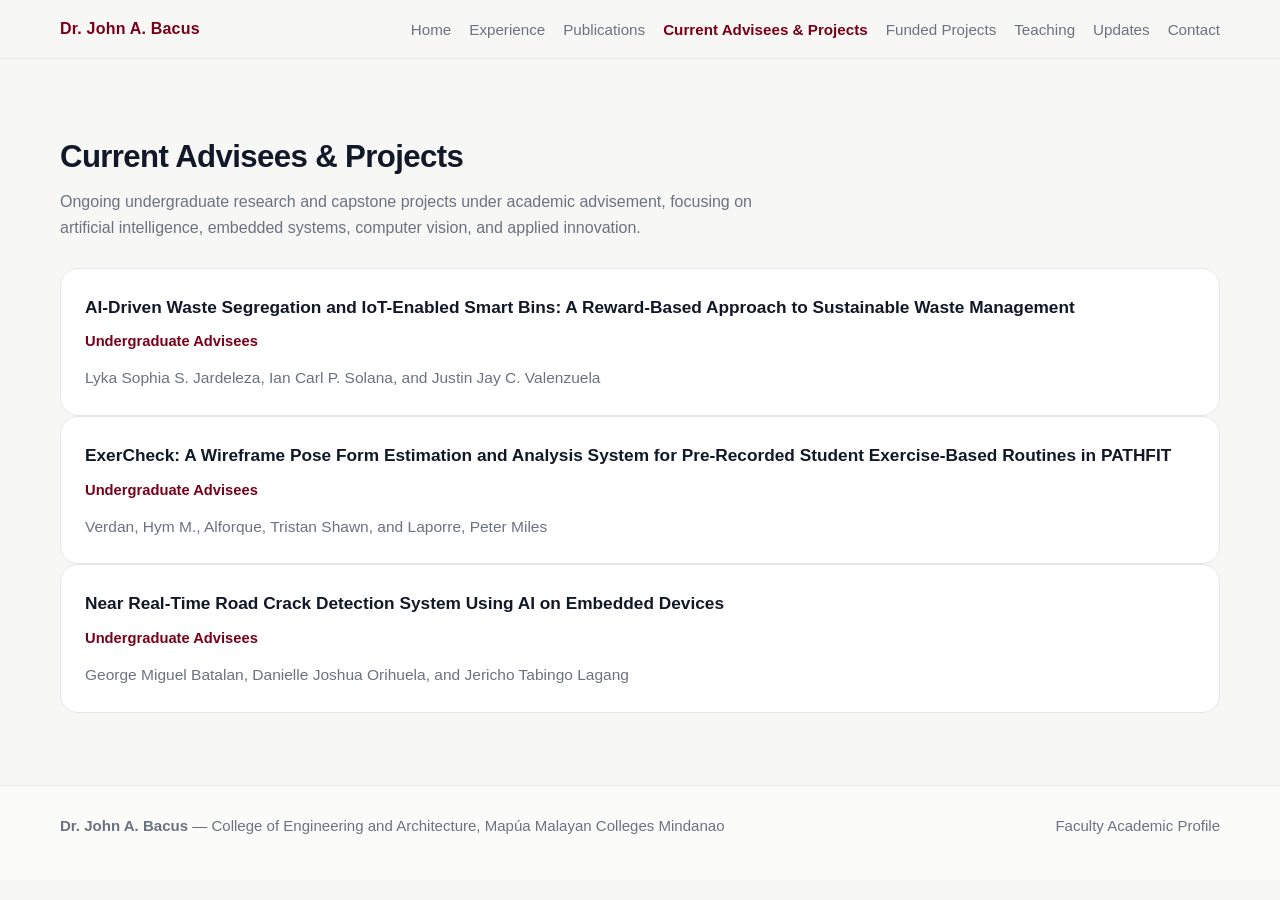
==== advisees.html @ f376aca0 "Create advisees.html" ====
<!DOCTYPE html>
<html lang="en">
<head>
  <meta charset="UTF-8" />
  <meta name="viewport" content="width=device-width, initial-scale=1.0" />
  <title>Current Advisees &amp; Projects | Dr. John A. Bacus</title>
  <meta
    name="description"
    content="Official faculty profile of Dr. John A. Bacus, Associate Professor IV, College of Engineering and Architecture, Mapúa Malayan Colleges Mindanao."
  />
    <link rel="stylesheet" href="styles.css" />
</head>
<body>
  <header class="topbar">
    <div class="container nav">
      <a href="index.html" class="brand">Dr. John A. Bacus</a>
      <nav class="nav-links">
        <a href="index.html">Home</a>
        <a href="experience.html">Experience</a>
        <a href="publications.html">Publications</a>
        <a href="advisees.html" class="active" aria-current="page">Current Advisees &amp; Projects</a>
        <a href="funded-projects.html">Funded Projects</a>
        <a href="teaching.html">Teaching</a>
        <a href="updates.html">Updates</a>
        <a href="index.html#contact">Contact</a>
      </nav>
    </div>
  </header>

  <main>
    <section id="current-projects">
  <div class="container">
    <div class="section-head">
      <div>
        <h2>Current Advisees & Projects</h2>
        <p>
          Ongoing undergraduate research and capstone projects under academic advisement,
          focusing on artificial intelligence, embedded systems, computer vision, and applied innovation.
        </p>
      </div>
    </div>
    
    <div class="cards">
      <div class="card">
        <h3>AI-Driven Waste Segregation and IoT-Enabled Smart Bins: A Reward-Based Approach to Sustainable Waste Management</h3>
        <div class="meta">Undergraduate Advisees</div>
        <p>
          Lyka Sophia S. Jardeleza, Ian Carl P. Solana, and Justin Jay C. Valenzuela
        </p>
      </div>

      <div class="card">
        <h3>ExerCheck: A Wireframe Pose Form Estimation and Analysis System for Pre-Recorded Student Exercise-Based Routines in PATHFIT</h3>
        <div class="meta">Undergraduate Advisees</div>
        <p>
          Verdan, Hym M., Alforque, Tristan Shawn, and Laporre, Peter Miles
        </p>
      </div>

      <div class="card">
        <h3>Near Real-Time Road Crack Detection System Using AI on Embedded Devices</h3>
        <div class="meta">Undergraduate Advisees</div>
        <p>
          George Miguel Batalan, Danielle Joshua Orihuela, and Jericho Tabingo Lagang
        </p>
      </div>
    </div>
  </div>
</section>
  </main>

  <footer class="footer">
    <div class="container footer-wrap">
      <div>
        <strong>Dr. John A. Bacus</strong> — College of Engineering and Architecture,
        Mapúa Malayan Colleges Mindanao
      </div>
      <div>Faculty Academic Profile</div>
    </div>
  </footer>
</body>
</html>
---- styles.css ----
:root {
  --bg: #f7f7f5;
  --surface: #ffffff;
  --surface-soft: #f3f4f6;
  --text: #171717;
  --muted: #6b7280;
  --primary: #7a0019;
  --primary-dark: #5b0012;
  --border: #e5e7eb;
  --shadow-soft: 0 8px 24px rgba(0, 0, 0, 0.05);
  --radius: 22px;
  --max: 1160px;
}

* {
  box-sizing: border-box;
  margin: 0;
  padding: 0;
  scroll-behavior: smooth;
}

body {
  font-family: Arial, Helvetica, sans-serif;
  background: var(--bg);
  color: var(--text);
  line-height: 1.65;
}

a {
  color: inherit;
  text-decoration: none;
}

img {
  display: block;
  max-width: 100%;
}

.container {
  width: min(92%, var(--max));
  margin: 0 auto;
}

.topbar {
  position: sticky;
  top: 0;
  z-index: 1000;
  background: rgba(247, 247, 245, 0.92);
  backdrop-filter: blur(12px);
  border-bottom: 1px solid var(--border);
}

.nav {
  display: flex;
  justify-content: space-between;
  align-items: center;
  gap: 18px;
  padding: 16px 0;
}

.brand {
  font-size: 1rem;
  font-weight: 700;
  color: var(--primary);
  letter-spacing: 0.2px;
}

.nav-links {
  display: flex;
  gap: 18px;
  flex-wrap: wrap;
  align-items: center;
}

.nav-links a {
  color: var(--muted);
  font-size: 0.95rem;
  transition: 0.2s ease;
}

.nav-links a:hover {
  color: var(--primary);
}

.btn {
  display: inline-block;
  padding: 12px 18px;
  border-radius: 999px;
  font-weight: 700;
  transition: 0.25s ease;
  border: 1px solid transparent;
}

.btn-primary {
  background: var(--primary);
  color: #fff;
}

.btn-primary:hover {
  background: var(--primary-dark);
}

.btn-outline {
  border: 1px solid var(--border);
  color: var(--text);
  background: #fff;
}

.btn-outline:hover {
  border-color: var(--primary);
  color: var(--primary);
}

.hero {
  padding: 72px 0 54px;
  background: var(--bg);
}

.hero-grid {
  display: grid;
  grid-template-columns: 1.1fr 0.9fr;
  gap: 42px;
  align-items: center;
}

.eyebrow {
  display: inline-block;
  padding: 7px 12px;
  border-radius: 999px;
  background: #fff;
  border: 1px solid var(--border);
  color: var(--primary);
  font-size: 0.82rem;
  font-weight: 700;
  margin-bottom: 18px;
}

.hero h1 {
  font-size: clamp(2.4rem, 5vw, 4.2rem);
  line-height: 1.06;
  margin-bottom: 16px;
  color: #111827;
  letter-spacing: -0.03em;
}

.hero h1 span {
  color: var(--primary);
}

.hero p {
  color: var(--muted);
  font-size: 1.03rem;
  max-width: 650px;
  margin-bottom: 24px;
}

.hero-actions {
  display: flex;
  gap: 14px;
  flex-wrap: wrap;
  margin-bottom: 30px;
}

.hero-meta {
  display: flex;
  flex-wrap: wrap;
  gap: 10px;
  margin-bottom: 28px;
}

.meta-pill {
  padding: 9px 13px;
  background: #fff;
  border: 1px solid var(--border);
  border-radius: 999px;
  color: #374151;
  font-size: 0.9rem;
}

.stats {
  display: grid;
  grid-template-columns: repeat(2, 1fr);
  gap: 14px;
  max-width: 720px;
}

.stat {
  background: #fff;
  border: 1px solid var(--border);
  border-radius: 18px;
  padding: 20px;
}

.stat h3 {
  font-size: 1.15rem;
  color: var(--primary);
  margin-bottom: 8px;
  line-height: 1.25;
}

.stat p {
  color: var(--muted);
  font-size: 0.95rem;
  line-height: 1.65;
}

.hero-photo-wrap {
  display: flex;
  justify-content: center;
}

.hero-photo-card {
  width: 100%;
  max-width: 430px;
  background: #fff;
  border: 1px solid var(--border);
  border-radius: 28px;
  padding: 16px;
  box-shadow: var(--shadow-soft);
}

.hero-photo {
  width: 100%;
  aspect-ratio: 4 / 5;
  object-fit: cover;
  border-radius: 22px;
}

.hero-photo-caption {
  padding: 14px 6px 4px;
}

.hero-photo-caption h2 {
  font-size: 1.2rem;
  margin-bottom: 4px;
  color: #111827;
}

.hero-photo-caption p {
  margin: 0;
  color: var(--muted);
  font-size: 0.95rem;
}

section {
  padding: 72px 0;
}

.section-head {
  display: flex;
  justify-content: space-between;
  align-items: end;
  gap: 20px;
  flex-wrap: wrap;
  margin-bottom: 26px;
}

.section-head h2 {
  font-size: 1.95rem;
  color: #111827;
  margin-bottom: 6px;
  letter-spacing: -0.02em;
}

.section-head p {
  color: var(--muted);
  max-width: 720px;
}

.timeline {
  display: grid;
  gap: 16px;
}

.timeline-item {
  background: #fff;
  border: 1px solid var(--border);
  border-radius: 18px;
  padding: 24px;
}

.timeline-item h3 {
  margin-bottom: 6px;
  font-size: 1.08rem;
  color: #111827;
}

.timeline-item .meta {
  color: var(--primary);
  font-weight: 700;
  margin-bottom: 10px;
  font-size: 0.92rem;
}

.timeline-item ul {
  padding-left: 18px;
  margin-top: 12px;
  color: var(--muted);
}

.timeline-item ul li {
  margin-bottom: 8px;
}

.cards-2,
.cards-3 {
  display: grid;
  gap: 18px;
}

.cards-2 {
  grid-template-columns: repeat(2, 1fr);
}

.cards-3 {
  grid-template-columns: repeat(3, 1fr);
}

.card {
  background: #fff;
  border: 1px solid var(--border);
  border-radius: 18px;
  padding: 24px;
}

.card h3 {
  margin-bottom: 8px;
  font-size: 1.08rem;
  color: #111827;
}

.card .meta {
  color: var(--primary);
  font-weight: 700;
  font-size: 0.92rem;
  margin-bottom: 12px;
}

.card p,
.card li {
  color: var(--muted);
  font-size: 0.97rem;
}

.pub-section {
  margin-bottom: 34px;
}

.pub-section-title {
  font-size: 1.25rem;
  color: var(--primary);
  margin-bottom: 14px;
}

.pub-list {
  display: grid;
  gap: 14px;
}

.pub-item {
  background: #fff;
  border: 1px solid var(--border);
  border-radius: 18px;
  padding: 20px;
}

.pub-item h3 {
  font-size: 1rem;
  margin-bottom: 8px;
  color: #111827;
  line-height: 1.45;
}

.pub-item p {
  color: var(--muted);
  font-size: 0.94rem;
  line-height: 1.65;
}

.pub-item a {
  color: var(--primary);
  font-weight: 700;
}

.pub-actions {
  margin-bottom: 24px;
  display: flex;
  gap: 12px;
  flex-wrap: wrap;
}

.highlight {
  color: var(--primary);
  font-weight: 700;
}

.update-box {
  background: #fff;
}

.footer {
  padding: 28px 0 40px;
  border-top: 1px solid var(--border);
  background: #fbfbfa;
  color: var(--muted);
  font-size: 0.94rem;
}

.footer-wrap {
  display: flex;
  justify-content: space-between;
  gap: 16px;
  flex-wrap: wrap;
}

@media (max-width: 980px) {
  .hero-grid,
  .cards-2,
  .cards-3,
  .stats {
    grid-template-columns: 1fr;
  }

  .nav {
    flex-direction: column;
    align-items: flex-start;
  }

  .hero {
    padding-top: 52px;
  }

  .hero-photo-card {
    max-width: 520px;
  }
}

@media (max-width: 640px) {
  .hero h1 {
    font-size: 2.15rem;
  }

  .section-head h2 {
    font-size: 1.55rem;
  }

  .timeline-item,
  .card,
  .pub-item,
  .stat,
  .hero-photo-card {
    padding: 18px;
  }

  .hero-photo-card {
    padding: 12px;
  }
}
  

.nav-links a.active {
  color: var(--primary);
  font-weight: 700;
}
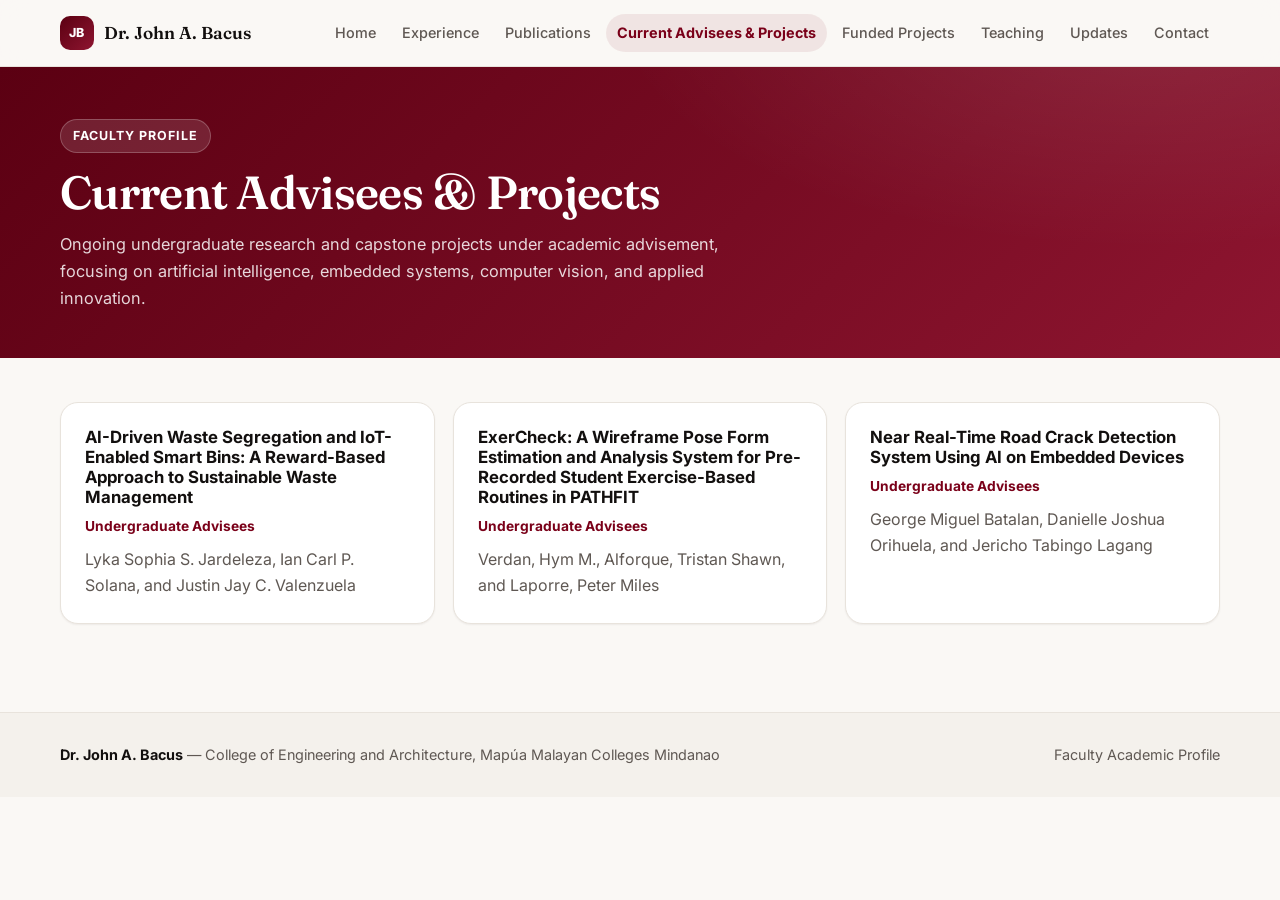
==== commit 7fc29c47: "Refresh site design across all pages New typography (Fraunces + Inter), maroon header band and page " ====
--- a/advisees.html
+++ b/advisees.html
@@ -8,13 +8,19 @@
     name="description"
     content="Official faculty profile of Dr. John A. Bacus, Associate Professor IV, College of Engineering and Architecture, Mapúa Malayan Colleges Mindanao."
   />
-    <link rel="stylesheet" href="styles.css" />
+    <meta name="theme-color" content="#7a0019" />
+  <link rel="icon" href="data:image/svg+xml,%3Csvg xmlns='http://www.w3.org/2000/svg' viewBox='0 0 64 64'%3E%3Crect width='64' height='64' rx='14' fill='%237a0019'/%3E%3Ctext x='32' y='42' font-family='Arial,sans-serif' font-size='26' font-weight='700' fill='white' text-anchor='middle'%3EJB%3C/text%3E%3C/svg%3E" />
+  <link rel="preconnect" href="https://fonts.googleapis.com" />
+  <link rel="preconnect" href="https://fonts.gstatic.com" crossorigin />
+  <link rel="stylesheet" href="https://fonts.googleapis.com/css2?family=Fraunces:ital,opsz,wght@0,9..144,400..700;1,9..144,400&amp;family=Inter:wght@400;500;600;700;800&amp;display=swap" />
+  <link rel="stylesheet" href="styles.css" />
 </head>
 <body>
   <header class="topbar">
     <div class="container nav">
-      <a href="index.html" class="brand">Dr. John A. Bacus</a>
-      <nav class="nav-links">
+      <a href="index.html" class="brand"><span class="brand-mark" aria-hidden="true">JB</span>Dr. John A. Bacus</a>
+      <button class="nav-toggle" type="button" aria-expanded="false" aria-controls="site-nav"><span class="nav-toggle-icon" aria-hidden="true"></span>Menu</button>
+      <nav class="nav-links" id="site-nav">
         <a href="index.html">Home</a>
         <a href="experience.html">Experience</a>
         <a href="publications.html">Publications</a>
@@ -28,18 +34,16 @@
   </header>
 
   <main>
+    <div class="page-banner">
+      <div class="container">
+        <div class="eyebrow">Faculty Profile</div>
+        <h1>Current Advisees & Projects</h1>
+        <p>Ongoing undergraduate research and capstone projects under academic advisement, focusing on artificial intelligence, embedded systems, computer vision, and applied innovation.</p>
+      </div>
+    </div>
+
     <section id="current-projects">
   <div class="container">
-    <div class="section-head">
-      <div>
-        <h2>Current Advisees & Projects</h2>
-        <p>
-          Ongoing undergraduate research and capstone projects under academic advisement,
-          focusing on artificial intelligence, embedded systems, computer vision, and applied innovation.
-        </p>
-      </div>
-    </div>
-    
     <div class="cards">
       <div class="card">
         <h3>AI-Driven Waste Segregation and IoT-Enabled Smart Bins: A Reward-Based Approach to Sustainable Waste Management</h3>
@@ -78,5 +82,17 @@
       <div>Faculty Academic Profile</div>
     </div>
   </footer>
+
+  <script>
+    (function () {
+      var btn = document.querySelector('.nav-toggle');
+      var nav = document.getElementById('site-nav');
+      if (!btn || !nav) return;
+      btn.addEventListener('click', function () {
+        var open = nav.classList.toggle('open');
+        btn.setAttribute('aria-expanded', open ? 'true' : 'false');
+      });
+    })();
+  </script>
 </body>
 </html>
--- a/styles.css
+++ b/styles.css
@@ -1,29 +1,81 @@
+/* =========================================================
+   Dr. John A. Bacus — Faculty Profile
+   Shared design system for every page
+   ========================================================= */
+
 :root {
-  --bg: #f7f7f5;
+  --bg: #faf8f5;
   --surface: #ffffff;
-  --surface-soft: #f3f4f6;
-  --text: #171717;
-  --muted: #6b7280;
+  --surface-soft: #f4f1ec;
+  --text: #1c1917;
+  --heading: #120f0e;
+  --muted: #5f5853;
+  --border: #e8e3dc;
   --primary: #7a0019;
-  --primary-dark: #5b0012;
-  --border: #e5e7eb;
-  --shadow-soft: 0 8px 24px rgba(0, 0, 0, 0.05);
-  --radius: 22px;
+  --primary-strong: #5b0012;
+  --primary-soft: rgba(122, 0, 25, 0.08);
+  --on-primary: #ffffff;
+  --gold: #9a6b00;
+  --gold-soft: rgba(201, 145, 20, 0.14);
+  --band-from: #5b0012;
+  --band-to: #8e1530;
+  --shadow-sm: 0 1px 2px rgba(28, 25, 23, 0.06);
+  --shadow-md: 0 10px 30px rgba(28, 25, 23, 0.08);
+  --radius: 18px;
   --max: 1160px;
-}
-
-* {
+  --font-head: "Fraunces", Georgia, "Times New Roman", serif;
+  --font-body: "Inter", system-ui, -apple-system, "Segoe UI", Roboto, Arial, sans-serif;
+  color-scheme: light;
+}
+
+@media (prefers-color-scheme: dark) {
+  :root {
+    --bg: #141111;
+    --surface: #1d1919;
+    --surface-soft: #242020;
+    --text: #ece8e4;
+    --heading: #faf7f4;
+    --muted: #aaa29b;
+    --border: #322c2b;
+    --primary: #f07c93;
+    --primary-strong: #ff9aae;
+    --primary-soft: rgba(240, 124, 147, 0.12);
+    --on-primary: #1a0006;
+    --gold: #e7b74a;
+    --gold-soft: rgba(231, 183, 74, 0.14);
+    --band-from: #3a000c;
+    --band-to: #5e0b1e;
+    --shadow-sm: 0 1px 2px rgba(0, 0, 0, 0.4);
+    --shadow-md: 0 10px 30px rgba(0, 0, 0, 0.35);
+    color-scheme: dark;
+  }
+}
+
+*,
+*::before,
+*::after {
   box-sizing: border-box;
   margin: 0;
   padding: 0;
+}
+
+html {
   scroll-behavior: smooth;
+  scroll-padding-top: 84px;
 }
 
 body {
-  font-family: Arial, Helvetica, sans-serif;
+  font-family: var(--font-body);
   background: var(--bg);
   color: var(--text);
   line-height: 1.65;
+  font-size: 16px;
+  -webkit-font-smoothing: antialiased;
+}
+
+img {
+  max-width: 100%;
+  display: block;
 }
 
 a {
@@ -31,22 +83,40 @@
   text-decoration: none;
 }
 
-img {
-  display: block;
-  max-width: 100%;
+h1,
+h2,
+h3 {
+  color: var(--heading);
+  line-height: 1.2;
+}
+
+h1,
+h2 {
+  font-family: var(--font-head);
+  font-weight: 600;
+  letter-spacing: -0.015em;
 }
 
 .container {
-  width: min(92%, var(--max));
+  width: min(var(--max), calc(100% - 40px));
   margin: 0 auto;
 }
+
+:focus-visible {
+  outline: 3px solid var(--primary);
+  outline-offset: 3px;
+  border-radius: 6px;
+}
+
+/* ---------- Header ---------- */
 
 .topbar {
   position: sticky;
   top: 0;
   z-index: 1000;
-  background: rgba(247, 247, 245, 0.92);
-  backdrop-filter: blur(12px);
+  background: color-mix(in srgb, var(--bg) 88%, transparent);
+  backdrop-filter: saturate(160%) blur(12px);
+  -webkit-backdrop-filter: saturate(160%) blur(12px);
   border-bottom: 1px solid var(--border);
 }
 
@@ -55,55 +125,147 @@
   justify-content: space-between;
   align-items: center;
   gap: 18px;
-  padding: 16px 0;
+  padding: 14px 0;
 }
 
 .brand {
-  font-size: 1rem;
-  font-weight: 700;
-  color: var(--primary);
-  letter-spacing: 0.2px;
+  display: inline-flex;
+  align-items: center;
+  gap: 10px;
+  font-family: var(--font-head);
+  font-weight: 600;
+  font-size: 1.08rem;
+  color: var(--heading);
+  white-space: nowrap;
+}
+
+.brand-mark {
+  display: inline-grid;
+  place-items: center;
+  width: 34px;
+  height: 34px;
+  border-radius: 10px;
+  background: linear-gradient(135deg, var(--band-from), var(--band-to));
+  color: #fff;
+  font-family: var(--font-body);
+  font-size: 0.78rem;
+  font-weight: 800;
+  letter-spacing: 0.04em;
 }
 
 .nav-links {
   display: flex;
-  gap: 18px;
+  gap: 4px;
   flex-wrap: wrap;
   align-items: center;
+  justify-content: flex-end;
 }
 
 .nav-links a {
   color: var(--muted);
-  font-size: 0.95rem;
-  transition: 0.2s ease;
+  font-size: 0.9rem;
+  font-weight: 500;
+  padding: 7px 11px;
+  border-radius: 999px;
+  transition: color 0.2s ease, background 0.2s ease;
 }
 
 .nav-links a:hover {
   color: var(--primary);
-}
+  background: var(--primary-soft);
+}
+
+.nav-links a.active {
+  color: var(--primary);
+  background: var(--primary-soft);
+  font-weight: 700;
+}
+
+.nav-toggle {
+  display: none;
+  align-items: center;
+  gap: 8px;
+  border: 1px solid var(--border);
+  background: var(--surface);
+  color: var(--text);
+  font: inherit;
+  font-weight: 600;
+  font-size: 0.9rem;
+  padding: 8px 14px;
+  border-radius: 999px;
+  cursor: pointer;
+}
+
+.nav-toggle-icon,
+.nav-toggle-icon::before,
+.nav-toggle-icon::after {
+  display: block;
+  width: 16px;
+  height: 2px;
+  border-radius: 2px;
+  background: currentColor;
+  position: relative;
+  transition: transform 0.2s ease, opacity 0.2s ease;
+}
+
+.nav-toggle-icon::before,
+.nav-toggle-icon::after {
+  content: "";
+  position: absolute;
+  left: 0;
+}
+
+.nav-toggle-icon::before {
+  top: -5px;
+}
+
+.nav-toggle-icon::after {
+  top: 5px;
+}
+
+.nav-toggle[aria-expanded="true"] .nav-toggle-icon {
+  background: transparent;
+}
+
+.nav-toggle[aria-expanded="true"] .nav-toggle-icon::before {
+  transform: translateY(5px) rotate(45deg);
+}
+
+.nav-toggle[aria-expanded="true"] .nav-toggle-icon::after {
+  transform: translateY(-5px) rotate(-45deg);
+}
+
+/* ---------- Buttons ---------- */
 
 .btn {
-  display: inline-block;
-  padding: 12px 18px;
+  display: inline-flex;
+  align-items: center;
+  gap: 8px;
+  padding: 11px 18px;
   border-radius: 999px;
-  font-weight: 700;
-  transition: 0.25s ease;
+  font-weight: 600;
+  font-size: 0.95rem;
   border: 1px solid transparent;
+  transition: transform 0.15s ease, background 0.2s ease, border-color 0.2s ease, color 0.2s ease;
+}
+
+.btn:hover {
+  transform: translateY(-1px);
 }
 
 .btn-primary {
   background: var(--primary);
-  color: #fff;
+  color: var(--on-primary);
 }
 
 .btn-primary:hover {
-  background: var(--primary-dark);
+  background: var(--primary-strong);
 }
 
 .btn-outline {
-  border: 1px solid var(--border);
+  border-color: var(--border);
   color: var(--text);
-  background: #fff;
+  background: var(--surface);
 }
 
 .btn-outline:hover {
@@ -111,97 +273,126 @@
   color: var(--primary);
 }
 
+/* ---------- Home hero (maroon band) ---------- */
+
 .hero {
-  padding: 72px 0 54px;
-  background: var(--bg);
+  position: relative;
+  padding: 64px 0 72px;
+  background:
+    radial-gradient(1200px 500px at 85% -10%, rgba(255, 255, 255, 0.10), transparent 60%),
+    linear-gradient(135deg, var(--band-from), var(--band-to));
+  color: #fff;
+  overflow: hidden;
 }
 
 .hero-grid {
   display: grid;
-  grid-template-columns: 1.1fr 0.9fr;
-  gap: 42px;
+  grid-template-columns: 1.25fr 0.75fr;
+  gap: 48px;
   align-items: center;
 }
 
 .eyebrow {
   display: inline-block;
-  padding: 7px 12px;
+  padding: 6px 12px;
   border-radius: 999px;
-  background: #fff;
-  border: 1px solid var(--border);
-  color: var(--primary);
-  font-size: 0.82rem;
+  background: rgba(255, 255, 255, 0.12);
+  border: 1px solid rgba(255, 255, 255, 0.22);
+  color: #fff;
+  font-size: 0.78rem;
   font-weight: 700;
+  letter-spacing: 0.08em;
+  text-transform: uppercase;
   margin-bottom: 18px;
 }
 
 .hero h1 {
-  font-size: clamp(2.4rem, 5vw, 4.2rem);
-  line-height: 1.06;
+  font-size: clamp(2.4rem, 5vw, 3.8rem);
+  color: #fff;
   margin-bottom: 16px;
-  color: #111827;
-  letter-spacing: -0.03em;
 }
 
 .hero h1 span {
-  color: var(--primary);
+  font-style: italic;
+  font-weight: 400;
+  color: #ffd7df;
 }
 
 .hero p {
-  color: var(--muted);
-  font-size: 1.03rem;
-  max-width: 650px;
-  margin-bottom: 24px;
-}
-
-.hero-actions {
-  display: flex;
-  gap: 14px;
-  flex-wrap: wrap;
-  margin-bottom: 30px;
+  font-size: 1.06rem;
+  color: rgba(255, 255, 255, 0.86);
+  max-width: 640px;
 }
 
 .hero-meta {
   display: flex;
   flex-wrap: wrap;
+  gap: 8px;
+  margin-top: 22px;
+}
+
+.meta-pill {
+  padding: 6px 12px;
+  border-radius: 999px;
+  background: rgba(255, 255, 255, 0.1);
+  border: 1px solid rgba(255, 255, 255, 0.2);
+  color: rgba(255, 255, 255, 0.92);
+  font-size: 0.85rem;
+  font-weight: 500;
+}
+
+.interests {
+  display: flex;
+  flex-wrap: wrap;
+  align-items: center;
+  gap: 8px;
+  margin-top: 14px;
+}
+
+.interests-label {
+  font-size: 0.74rem;
+  font-weight: 700;
+  letter-spacing: 0.1em;
+  text-transform: uppercase;
+  color: rgba(255, 255, 255, 0.7);
+  margin-right: 4px;
+}
+
+.chip {
+  padding: 6px 12px;
+  border-radius: 999px;
+  background: #fff;
+  color: #7a0019;
+  font-size: 0.84rem;
+  font-weight: 700;
+}
+
+.hero-actions {
+  display: flex;
+  flex-wrap: wrap;
   gap: 10px;
-  margin-bottom: 28px;
-}
-
-.meta-pill {
-  padding: 9px 13px;
+  margin-top: 26px;
+}
+
+.hero .btn-primary {
   background: #fff;
-  border: 1px solid var(--border);
-  border-radius: 999px;
-  color: #374151;
-  font-size: 0.9rem;
-}
-
-.stats {
-  display: grid;
-  grid-template-columns: repeat(2, 1fr);
-  gap: 14px;
-  max-width: 720px;
-}
-
-.stat {
-  background: #fff;
-  border: 1px solid var(--border);
-  border-radius: 18px;
-  padding: 20px;
-}
-
-.stat h3 {
-  font-size: 1.15rem;
-  color: var(--primary);
-  margin-bottom: 8px;
-  line-height: 1.25;
-}
-
-.stat p {
-  color: var(--muted);
-  font-size: 0.95rem;
-  line-height: 1.65;
+  color: #7a0019;
+}
+
+.hero .btn-primary:hover {
+  background: #ffe9ee;
+}
+
+.hero .btn-outline {
+  background: transparent;
+  color: #fff;
+  border-color: rgba(255, 255, 255, 0.45);
+}
+
+.hero .btn-outline:hover {
+  border-color: #fff;
+  background: rgba(255, 255, 255, 0.1);
+  color: #fff;
 }
 
 .hero-photo-wrap {
@@ -211,85 +402,293 @@
 
 .hero-photo-card {
   width: 100%;
-  max-width: 430px;
-  background: #fff;
-  border: 1px solid var(--border);
-  border-radius: 28px;
-  padding: 16px;
-  box-shadow: var(--shadow-soft);
+  max-width: 360px;
+  background: var(--surface);
+  color: var(--text);
+  border-radius: 24px;
+  padding: 12px;
+  box-shadow: 0 24px 60px rgba(0, 0, 0, 0.28);
+  transform: rotate(1.2deg);
 }
 
 .hero-photo {
   width: 100%;
   aspect-ratio: 4 / 5;
   object-fit: cover;
-  border-radius: 22px;
+  border-radius: 16px;
 }
 
 .hero-photo-caption {
-  padding: 14px 6px 4px;
+  padding: 14px 8px 6px;
 }
 
 .hero-photo-caption h2 {
-  font-size: 1.2rem;
+  font-size: 1.15rem;
   margin-bottom: 4px;
-  color: #111827;
-}
-
-.hero-photo-caption p {
-  margin: 0;
+}
+
+.hero .hero-photo-caption p {
   color: var(--muted);
-  font-size: 0.95rem;
-}
+  font-size: 0.9rem;
+}
+
+.hero .hero-photo-caption strong {
+  color: var(--heading);
+}
+
+/* At-a-glance strip overlapping the band */
+
+.glance {
+  display: grid;
+  grid-template-columns: repeat(4, 1fr);
+  gap: 12px;
+  margin-top: 34px;
+  max-width: 640px;
+}
+
+.glance-item {
+  background: rgba(255, 255, 255, 0.1);
+  border: 1px solid rgba(255, 255, 255, 0.18);
+  border-radius: 14px;
+  padding: 14px 16px;
+  display: flex;
+  flex-direction: column;
+}
+
+.glance-num {
+  font-family: var(--font-head);
+  font-size: 2rem;
+  font-weight: 600;
+  color: #fff;
+  line-height: 1.1;
+}
+
+.glance-label {
+  font-size: 0.8rem;
+  color: rgba(255, 255, 255, 0.78);
+}
+
+/* ---------- Sub-page banner ---------- */
+
+.page-banner {
+  background:
+    radial-gradient(900px 400px at 90% -20%, rgba(255, 255, 255, 0.1), transparent 60%),
+    linear-gradient(135deg, var(--band-from), var(--band-to));
+  color: #fff;
+  padding: 52px 0 46px;
+}
+
+.page-banner .eyebrow {
+  margin-bottom: 12px;
+}
+
+.page-banner h1 {
+  font-size: clamp(2rem, 4vw, 2.9rem);
+  color: #fff;
+  margin-bottom: 10px;
+}
+
+.page-banner p {
+  color: rgba(255, 255, 255, 0.84);
+  max-width: 720px;
+  font-size: 1.02rem;
+}
+
+/* ---------- Sections ---------- */
 
 section {
-  padding: 72px 0;
+  padding: 64px 0;
+}
+
+.page-banner + section {
+  padding-top: 44px;
+}
+
+.section-tight {
+  padding-top: 56px;
 }
 
 .section-head {
-  display: flex;
-  justify-content: space-between;
-  align-items: end;
-  gap: 20px;
-  flex-wrap: wrap;
   margin-bottom: 26px;
 }
 
 .section-head h2 {
-  font-size: 1.95rem;
-  color: #111827;
+  font-size: clamp(1.6rem, 3vw, 2.1rem);
   margin-bottom: 6px;
-  letter-spacing: -0.02em;
 }
 
 .section-head p {
   color: var(--muted);
-  max-width: 720px;
-}
-
-.timeline {
+  max-width: 760px;
+}
+
+/* ---------- Cards ---------- */
+
+.cards,
+.cards-2,
+.cards-3 {
+  display: grid;
+  gap: 18px;
+}
+
+.cards,
+.cards-3 {
+  grid-template-columns: repeat(3, 1fr);
+}
+
+.cards-2 {
+  grid-template-columns: repeat(2, 1fr);
+}
+
+.card,
+.stat,
+.timeline-item,
+.pub-item {
+  background: var(--surface);
+  border: 1px solid var(--border);
+  border-radius: var(--radius);
+  box-shadow: var(--shadow-sm);
+  transition: transform 0.2s ease, box-shadow 0.2s ease, border-color 0.2s ease;
+}
+
+.card {
+  padding: 24px;
+}
+
+.card:hover,
+.pub-item:hover,
+.timeline-item:hover {
+  transform: translateY(-2px);
+  box-shadow: var(--shadow-md);
+  border-color: color-mix(in srgb, var(--primary) 30%, var(--border));
+}
+
+.card h3 {
+  font-size: 1.05rem;
+  margin-bottom: 8px;
+}
+
+.card p,
+.card li {
+  color: var(--muted);
+}
+
+.meta {
+  color: var(--primary);
+  font-weight: 700;
+  font-size: 0.86rem;
+  margin-bottom: 8px;
+}
+
+.card ul {
+  padding-left: 18px;
+}
+
+.card li {
+  margin-bottom: 4px;
+}
+
+.card li strong {
+  color: var(--text);
+}
+
+.update-box {
+  border-top: 4px solid var(--primary);
+}
+
+/* ---------- Education ---------- */
+
+.stats {
   display: grid;
   gap: 16px;
 }
 
+.edu-grid {
+  grid-template-columns: repeat(4, 1fr);
+}
+
+.stat {
+  padding: 22px;
+  position: relative;
+}
+
+.stat::before {
+  content: "";
+  position: absolute;
+  top: 22px;
+  left: 0;
+  width: 4px;
+  height: 28px;
+  border-radius: 0 4px 4px 0;
+  background: var(--primary);
+}
+
+.stat h3 {
+  font-family: var(--font-head);
+  font-size: 1.12rem;
+  font-weight: 600;
+  color: var(--heading);
+  margin-bottom: 8px;
+}
+
+.stat p {
+  color: var(--muted);
+  font-size: 0.92rem;
+}
+
+/* ---------- Experience timeline ---------- */
+
+.timeline {
+  position: relative;
+  display: grid;
+  gap: 18px;
+  padding-left: 34px;
+}
+
+.timeline::before {
+  content: "";
+  position: absolute;
+  left: 9px;
+  top: 8px;
+  bottom: 8px;
+  width: 2px;
+  background: linear-gradient(var(--primary), var(--border));
+}
+
 .timeline-item {
-  background: #fff;
-  border: 1px solid var(--border);
-  border-radius: 18px;
-  padding: 24px;
+  position: relative;
+  padding: 22px 24px;
+}
+
+.timeline-item::before {
+  content: "";
+  position: absolute;
+  left: -32px;
+  top: 26px;
+  width: 14px;
+  height: 14px;
+  border-radius: 50%;
+  background: var(--surface);
+  border: 3px solid var(--primary);
 }
 
 .timeline-item h3 {
+  font-family: var(--font-head);
+  font-size: 1.22rem;
+  font-weight: 600;
   margin-bottom: 6px;
-  font-size: 1.08rem;
-  color: #111827;
 }
 
 .timeline-item .meta {
-  color: var(--primary);
-  font-weight: 700;
-  margin-bottom: 10px;
-  font-size: 0.92rem;
+  display: inline-block;
+  background: var(--primary-soft);
+  border-radius: 999px;
+  padding: 4px 12px;
+  margin-bottom: 12px;
+}
+
+.timeline-item p {
+  color: var(--muted);
 }
 
 .timeline-item ul {
@@ -302,54 +701,38 @@
   margin-bottom: 8px;
 }
 
-.cards-2,
-.cards-3 {
-  display: grid;
-  gap: 18px;
-}
-
-.cards-2 {
-  grid-template-columns: repeat(2, 1fr);
-}
-
-.cards-3 {
-  grid-template-columns: repeat(3, 1fr);
-}
-
-.card {
-  background: #fff;
-  border: 1px solid var(--border);
-  border-radius: 18px;
-  padding: 24px;
-}
-
-.card h3 {
-  margin-bottom: 8px;
-  font-size: 1.08rem;
-  color: #111827;
-}
-
-.card .meta {
-  color: var(--primary);
-  font-weight: 700;
-  font-size: 0.92rem;
-  margin-bottom: 12px;
-}
-
-.card p,
-.card li {
-  color: var(--muted);
-  font-size: 0.97rem;
-}
-
-.pub-section {
-  margin-bottom: 34px;
+.timeline-item ul li strong {
+  color: var(--text);
+}
+
+/* ---------- Publications ---------- */
+
+.pub-actions {
+  display: flex;
+  flex-wrap: wrap;
+  gap: 12px;
+  margin-bottom: 30px;
+}
+
+.pub-section + .pub-section {
+  margin-top: 40px;
 }
 
 .pub-section-title {
-  font-size: 1.25rem;
-  color: var(--primary);
-  margin-bottom: 14px;
+  display: flex;
+  align-items: center;
+  gap: 12px;
+  font-family: var(--font-head);
+  font-size: 1.4rem;
+  font-weight: 600;
+  margin-bottom: 16px;
+}
+
+.pub-section-title::after {
+  content: "";
+  flex: 1;
+  height: 1px;
+  background: var(--border);
 }
 
 .pub-list {
@@ -358,52 +741,140 @@
 }
 
 .pub-item {
-  background: #fff;
-  border: 1px solid var(--border);
-  border-radius: 18px;
-  padding: 20px;
+  padding: 20px 22px;
 }
 
 .pub-item h3 {
-  font-size: 1rem;
-  margin-bottom: 8px;
-  color: #111827;
+  font-size: 1.02rem;
+  font-weight: 650;
   line-height: 1.45;
+  margin-bottom: 6px;
 }
 
 .pub-item p {
   color: var(--muted);
-  font-size: 0.94rem;
-  line-height: 1.65;
-}
-
-.pub-item a {
+  font-size: 0.93rem;
+}
+
+.pub-item p.pub-authors {
+  color: var(--text);
+  opacity: 0.85;
+  margin-bottom: 2px;
+}
+
+.pub-item p.pub-authors strong {
+  color: var(--primary);
+}
+
+.pub-venue .highlight {
   color: var(--primary);
   font-weight: 700;
 }
 
-.pub-actions {
-  margin-bottom: 24px;
+.pub-badges {
   display: flex;
-  gap: 12px;
   flex-wrap: wrap;
-}
-
-.highlight {
+  align-items: center;
+  gap: 6px;
+  margin-top: 12px;
+}
+
+.badge {
+  display: inline-flex;
+  align-items: center;
+  gap: 4px;
+  padding: 3px 10px;
+  border-radius: 999px;
+  font-size: 0.76rem;
+  font-weight: 700;
+  letter-spacing: 0.01em;
+  background: var(--surface-soft);
+  color: var(--muted);
+  border: 1px solid var(--border);
+}
+
+.badge-scopus {
+  background: rgba(232, 113, 0, 0.1);
+  border-color: rgba(232, 113, 0, 0.25);
+  color: #b45309;
+}
+
+.badge-award {
+  background: var(--gold-soft);
+  border-color: color-mix(in srgb, var(--gold) 35%, transparent);
+  color: var(--gold);
+}
+
+.badge-publisher {
+  background: var(--primary-soft);
+  border-color: color-mix(in srgb, var(--primary) 25%, transparent);
   color: var(--primary);
-  font-weight: 700;
-}
-
-.update-box {
-  background: #fff;
-}
+}
+
+a.badge-doi {
+  margin-left: auto;
+  background: var(--primary);
+  border-color: var(--primary);
+  color: var(--on-primary);
+  padding: 4px 12px;
+}
+
+a.badge-doi:hover {
+  background: var(--primary-strong);
+}
+
+@media (prefers-color-scheme: dark) {
+  .badge-scopus {
+    color: #f6a64b;
+  }
+}
+
+/* ---------- Recognition ---------- */
+
+.recognition-list {
+  list-style: none;
+  margin-top: 14px;
+  padding-left: 0 !important;
+}
+
+.recognition-list li {
+  padding: 12px 0;
+  border-top: 1px solid var(--border);
+  color: var(--muted);
+  font-size: 0.93rem;
+  line-height: 1.6;
+}
+
+.recognition-list li:first-child {
+  border-top: none;
+  padding-top: 0;
+}
+
+.recognition-list li strong {
+  display: block;
+  color: var(--heading);
+  font-size: 1rem;
+}
+
+#awards .recognition-list li strong::before {
+  content: "★ ";
+  color: var(--gold);
+}
+
+#licenses .recognition-list li strong::before {
+  content: "✓ ";
+  color: var(--primary);
+}
+
+/* ---------- Footer ---------- */
 
 .footer {
-  padding: 28px 0 40px;
+  margin-top: 24px;
+  padding: 30px 0;
   border-top: 1px solid var(--border);
-  background: #fbfbfa;
+  background: var(--surface-soft);
   color: var(--muted);
-  font-size: 0.94rem;
+  font-size: 0.9rem;
 }
 
 .footer-wrap {
@@ -413,52 +884,123 @@
   flex-wrap: wrap;
 }
 
+.footer strong {
+  color: var(--heading);
+}
+
+/* ---------- Responsive ---------- */
+
+@media (max-width: 1080px) {
+  .nav-toggle {
+    display: inline-flex;
+  }
+
+  .nav {
+    flex-wrap: wrap;
+  }
+
+  .nav-links {
+    display: none;
+    width: 100%;
+    flex-direction: column;
+    align-items: stretch;
+    gap: 2px;
+    padding: 6px 0 4px;
+  }
+
+  .nav-links.open {
+    display: flex;
+  }
+
+  .nav-links a {
+    padding: 10px 12px;
+    border-radius: 10px;
+  }
+}
+
 @media (max-width: 980px) {
-  .hero-grid,
+  .hero-grid {
+    grid-template-columns: 1fr;
+    gap: 36px;
+  }
+
+  .hero-photo-wrap {
+    justify-content: flex-start;
+  }
+
+  .hero-photo-card {
+    max-width: 300px;
+    transform: none;
+  }
+
+  .cards,
+  .cards-3,
+  .cards-2 {
+    grid-template-columns: 1fr 1fr;
+  }
+
+  .edu-grid {
+    grid-template-columns: 1fr 1fr;
+  }
+}
+
+@media (max-width: 640px) {
+  .container {
+    width: calc(100% - 32px);
+  }
+
+  .hero {
+    padding: 40px 0 48px;
+  }
+
+  .page-banner {
+    padding: 38px 0 34px;
+  }
+
+  section {
+    padding: 44px 0;
+  }
+
+  .glance {
+    grid-template-columns: repeat(2, 1fr);
+  }
+
+  .cards,
+  .cards-3,
   .cards-2,
-  .cards-3,
-  .stats {
+  .edu-grid {
     grid-template-columns: 1fr;
   }
 
-  .nav {
-    flex-direction: column;
-    align-items: flex-start;
-  }
-
-  .hero {
-    padding-top: 52px;
-  }
-
-  .hero-photo-card {
-    max-width: 520px;
-  }
-}
-
-@media (max-width: 640px) {
-  .hero h1 {
-    font-size: 2.15rem;
-  }
-
-  .section-head h2 {
-    font-size: 1.55rem;
-  }
-
-  .timeline-item,
   .card,
+  .stat,
   .pub-item,
-  .stat,
-  .hero-photo-card {
+  .timeline-item {
     padding: 18px;
   }
 
-  .hero-photo-card {
-    padding: 12px;
-  }
-}
-  
-
-.nav-links a.active {
-  color: var(--primary);
-  font-weight: 700;
-}
+  .timeline {
+    padding-left: 26px;
+  }
+
+  .timeline::before {
+    left: 6px;
+  }
+
+  .timeline-item::before {
+    left: -26px;
+  }
+
+  a.badge-doi {
+    margin-left: 0;
+  }
+}
+
+@media (prefers-reduced-motion: reduce) {
+  *,
+  *::before,
+  *::after {
+    transition: none !important;
+    scroll-behavior: auto !important;
+  }
+}
